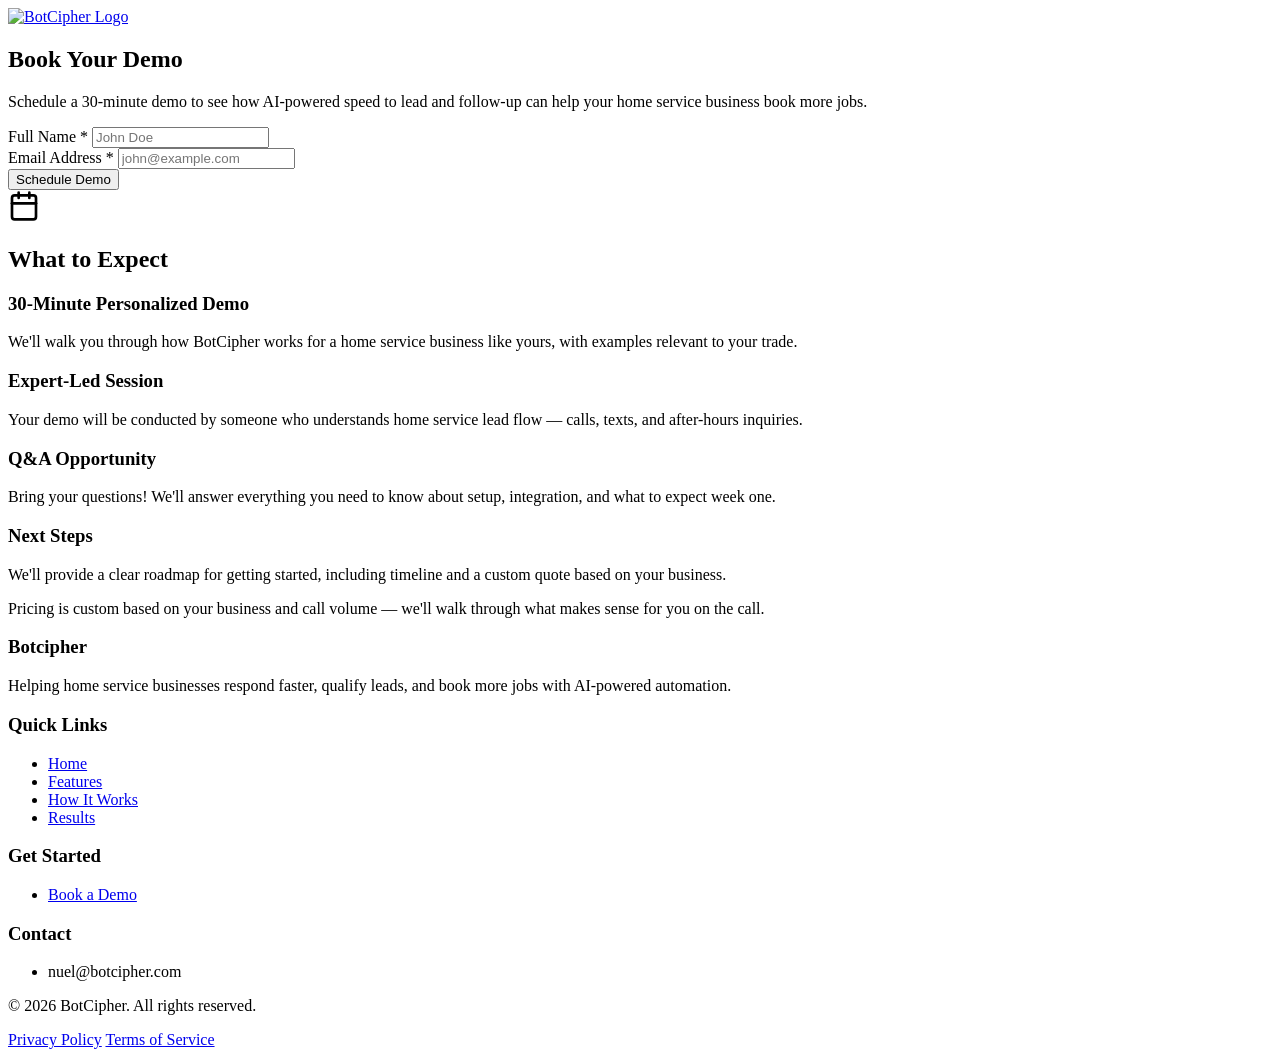
==== demo.html @ e7377e87 "Create demo.html" ====
<!DOCTYPE html>
<html lang="en">
	<head>
		<meta charset="UTF-8" />
		<meta name="viewport" content="width=device-width, initial-scale=1.0" />
		<title>Book a Demo - BotCipher</title>
		<meta
			name="description"
			content="Schedule a demo to see how AI-powered lead response can help your home service business book more jobs"
		/>
		<link rel="stylesheet" href="styles.css" />
		<link rel="preconnect" href="https://fonts.googleapis.com" />
		<link rel="preconnect" href="https://fonts.gstatic.com" crossorigin />
		<link
			href="https://fonts.googleapis.com/css2?family=Outfit:wght@400;500;600;700&display=swap"
			rel="stylesheet"
		/>
		<link rel="icon" href="images/favicon.ico" type="image/x-icon" />
	</head>
	<body>
		<!-- Header -->
		<header class="header">
			<div class="container">
				<a href="index.html" class="logo">
					<img
						src="2025042910495769.png"
						alt="BotCipher Logo"
						width="180"
						height="40"
					/>
				</a>
			</div>
		</header>

		<!-- Demo Section -->
		<section class="demo-section">
			<div class="container">
				<h1 class="section-title">Book Your Demo</h1>
				<p class="section-subtitle">
					Schedule a 30-minute demo to see how AI-powered speed to lead and
					follow-up can help your home service business book more jobs.
				</p>

				<div class="demo-content">
					<!-- Demo Form -->
					<div class="demo-form">
						<form id="demoForm" method="POST">
							<div class="form-group">
								<label for="name"
									>Full Name <span class="required">*</span></label
								>
								<input
									type="text"
									id="name"
									name="name"
									placeholder="John Doe"
									required
								/>
							</div>

							<div class="form-group">
								<label for="email"
									>Email Address <span class="required">*</span></label
								>
								<input
									type="email"
									id="email"
									name="email"
									placeholder="john@example.com"
									required
								/>
							</div>

							<!-- <div class="form-group">
								<label for="phone"
									>Phone Number <span class="required">*</span></label
								>
								<input
									type="tel"
									id="phone"
									name="phone"
									placeholder="(555) 123-4567"
									required
								/>
							</div>

							<div class="form-group">
								<label for="company"
									>Company Name <span class="required">*</span></label
								>
								<input
									type="text"
									id="company"
									name="company"
									placeholder="Your Company Inc."
									required
								/>
							</div>

							<div class="form-row">
								<div class="form-group">
									<label for="date"
										>Preferred Date <span class="required">*</span></label
									>
									<select id="date" name="date" required>
										<option value="">Select date</option>
										<option value="2025-05-01">May 1, 2025</option>
										<option value="2025-05-02">May 2, 2025</option>
										<option value="2025-05-03">May 3, 2025</option>
									</select>
								</div>
								<div class="form-group">
									<label for="time"
										>Preferred Time <span class="required">*</span></label
									>
									<select id="time" name="time" required>
										<option value="">Select time</option>
										<option value="09:00">9:00 AM</option>
										<option value="10:00">10:00 AM</option>
										<option value="11:00">11:00 AM</option>
										<option value="13:00">1:00 PM</option>
										<option value="14:00">2:00 PM</option>
										<option value="15:00">3:00 PM</option>
									</select>
								</div>
							</div> -->

							<div id="formMessage" class="form-message"></div>

							<button type="submit" class="button button-primary button-full">
								Schedule Demo
							</button>
						</form>
					</div>

					<!-- What to Expect -->
					<div class="what-to-expect">
						<div class="calendar-icon">
							<svg
								xmlns="http://www.w3.org/2000/svg"
								width="32"
								height="32"
								viewBox="0 0 24 24"
								fill="none"
								stroke="currentColor"
								stroke-width="2"
								stroke-linecap="round"
								stroke-linejoin="round"
							>
								<rect x="3" y="4" width="18" height="18" rx="2" ry="2"></rect>
								<line x1="16" y1="2" x2="16" y2="6"></line>
								<line x1="8" y1="2" x2="8" y2="6"></line>
								<line x1="3" y1="10" x2="21" y2="10"></line>
							</svg>
						</div>
						<h2>What to Expect</h2>

						<div class="expect-items">
							<div class="expect-item">
								<h3>30-Minute Personalized Demo</h3>
								<p>
									We'll walk you through how BotCipher works for a home service
									business like yours, with examples relevant to your trade.
								</p>
							</div>

							<div class="expect-item">
								<h3>Expert-Led Session</h3>
								<p>
									Your demo will be conducted by someone who understands home
									service lead flow — calls, texts, and after-hours inquiries.
								</p>
							</div>

							<div class="expect-item">
								<h3>Q&A Opportunity</h3>
								<p>
									Bring your questions! We'll answer everything you need to know
									about setup, integration, and what to expect week one.
								</p>
							</div>

							<div class="expect-item">
								<h3>Next Steps</h3>
								<p>
									We'll provide a clear roadmap for getting started, including
									timeline and a custom quote based on your business.
								</p>
							</div>
						</div>

						<div class="testimonial-quote">
							<p>
								Pricing is custom based on your business and call volume — we'll
								walk through what makes sense for you on the call.
							</p>
						</div>
					</div>
				</div>
			</div>
		</section>

		<!-- Footer -->
		<footer class="footer">
			<div class="container">
				<div class="footer-grid">
					<!-- Column 1 - Logo and info -->
					<div class="footer-column">
						<div class="footer-logo">
							<h3>Botcipher</h3>
						</div>
						<p>
							Helping home service businesses respond faster, qualify leads,
							and book more jobs with AI-powered automation.
						</p>
					</div>

					<!-- Column 2 - Quick Links -->
					<div class="footer-column">
						<h3>Quick Links</h3>
						<ul>
							<li><a href="index.html">Home</a></li>
							<li><a href="index.html#features">Features</a></li>
							<li><a href="index.html#how-it-works">How It Works</a></li>
							<li><a href="index.html#results">Results</a></li>
						</ul>
					</div>

					<!-- Column 3 - Get Started -->
					<div class="footer-column">
						<h3>Get Started</h3>
						<ul>
							<li><a href="demo.html">Book a Demo</a></li>
						</ul>
					</div>

					<!-- Column 4 - Contact -->
					<div class="footer-column">
						<h3>Contact</h3>
						<ul>
							<li>nuel@botcipher.com</li>
						</ul>
					</div>
				</div>

				<div class="footer-bottom">
					<p>© 2026 BotCipher. All rights reserved.</p>
					<div class="footer-links">
						<a href="#privacy">Privacy Policy</a>
						<a href="#terms">Terms of Service</a>
					</div>
				</div>
			</div>
		</footer>

		<script src="script.js"></script>
	</body>
</html>
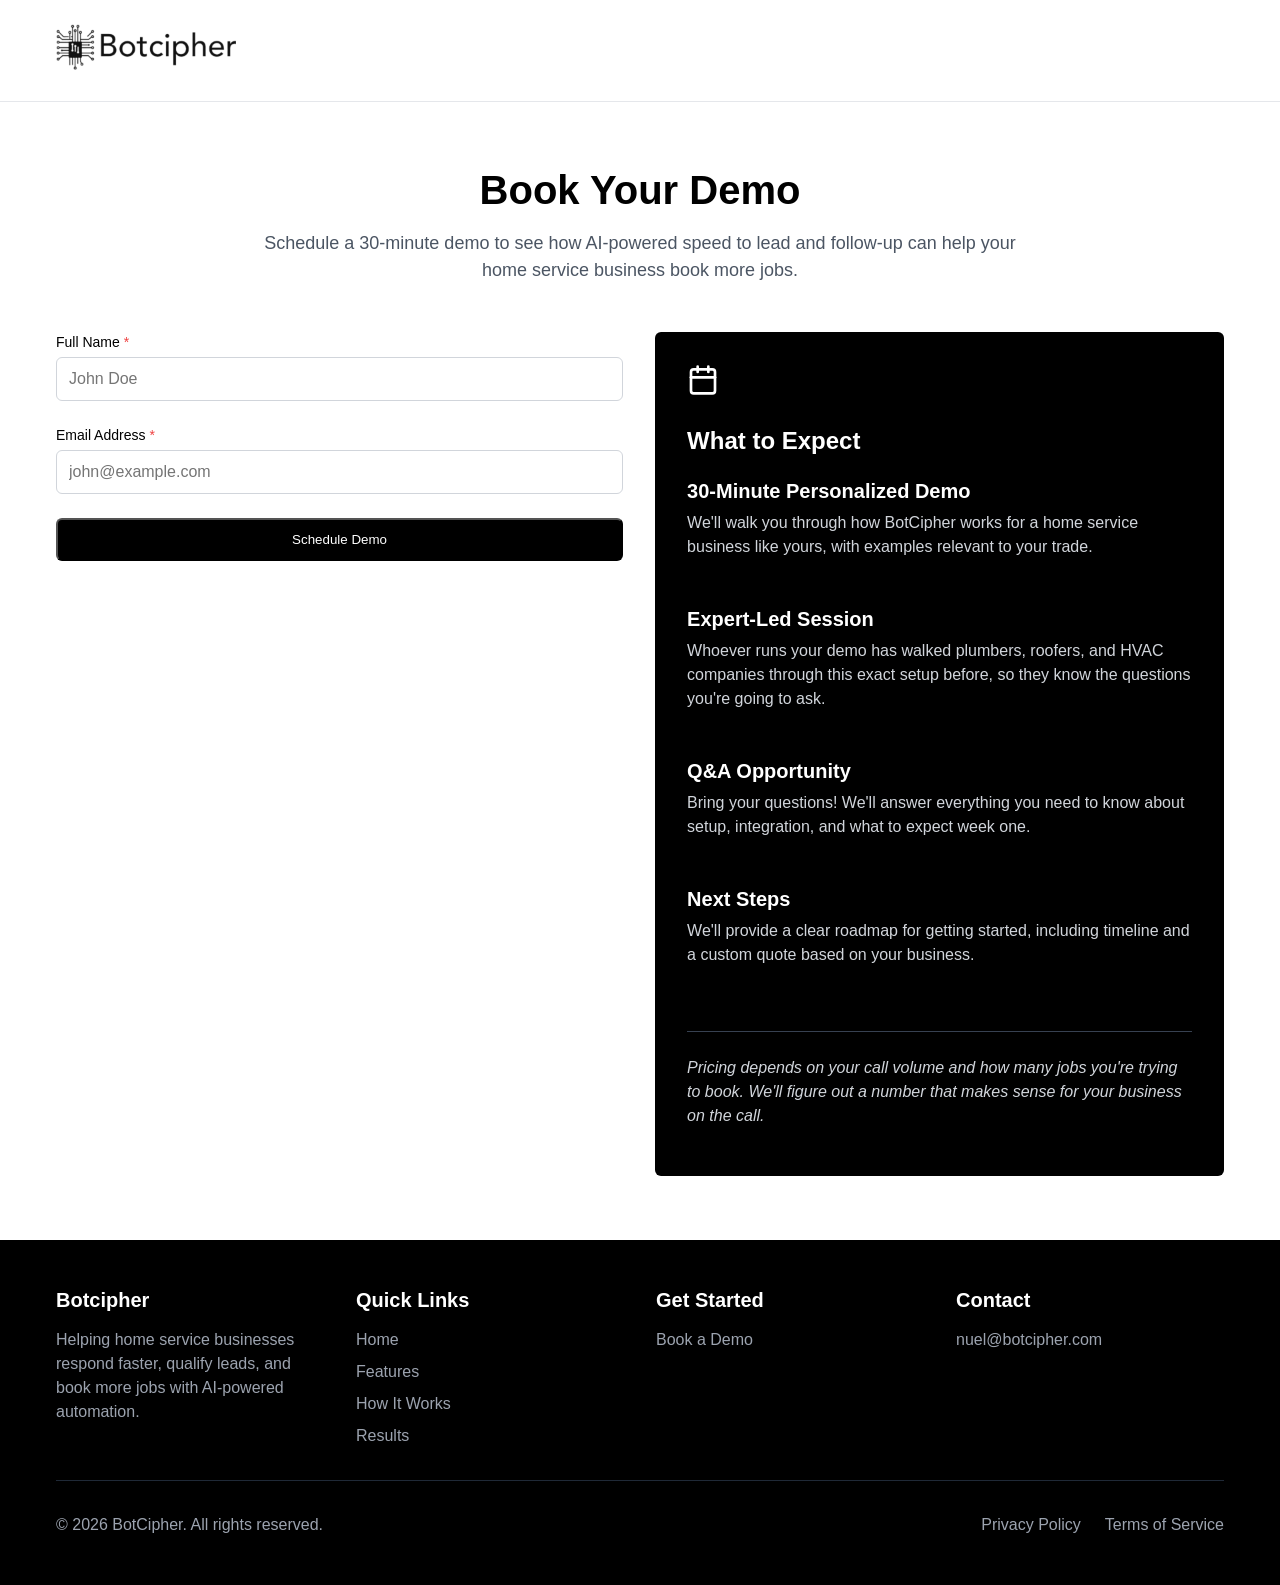
==== commit 0d0163ff: "Update demo.html" ====
--- a/demo.html
+++ b/demo.html
@@ -167,8 +167,9 @@
 							<div class="expect-item">
 								<h3>Expert-Led Session</h3>
 								<p>
-									Your demo will be conducted by someone who understands home
-									service lead flow — calls, texts, and after-hours inquiries.
+									Whoever runs your demo has walked plumbers, roofers, and
+									HVAC companies through this exact setup before, so they know
+									the questions you're going to ask.
 								</p>
 							</div>
 
@@ -191,8 +192,9 @@
 
 						<div class="testimonial-quote">
 							<p>
-								Pricing is custom based on your business and call volume — we'll
-								walk through what makes sense for you on the call.
+								Pricing depends on your call volume and how many jobs you're
+								trying to book. We'll figure out a number that makes sense
+								for your business on the call.
 							</p>
 						</div>
 					</div>
--- a/styles.css
+++ b/styles.css
@@ -0,0 +1,719 @@
+/* Base Styles */
+:root {
+	--color-black: #000000;
+	--color-white: #ffffff;
+	--color-gray-50: #f9fafb;
+	--color-gray-100: #f3f4f6;
+	--color-gray-200: #e5e7eb;
+	--color-gray-300: #d1d5db;
+	--color-gray-400: #9ca3af;
+	--color-gray-500: #6b7280;
+	--color-gray-600: #4b5563;
+	--color-gray-700: #374151;
+	--color-gray-800: #1f2937;
+	--color-gray-900: #111827;
+	--color-red-500: #ef4444;
+	--border-radius: 0.375rem;
+	--shadow-sm: 0 1px 2px 0 rgba(0, 0, 0, 0.05);
+	--shadow: 0 1px 3px 0 rgba(0, 0, 0, 0.1), 0 1px 2px 0 rgba(0, 0, 0, 0.06);
+	--shadow-md: 0 4px 6px -1px rgba(0, 0, 0, 0.1),
+		0 2px 4px -1px rgba(0, 0, 0, 0.06);
+	--shadow-lg: 0 10px 15px -3px rgba(0, 0, 0, 0.1),
+		0 4px 6px -2px rgba(0, 0, 0, 0.05);
+	--shadow-xl: 0 20px 25px -5px rgba(0, 0, 0, 0.1),
+		0 10px 10px -5px rgba(0, 0, 0, 0.04);
+}
+
+* {
+	margin: 0;
+	padding: 0;
+	box-sizing: border-box;
+}
+
+body {
+	font-family: "Outfit", sans-serif;
+	color: black;
+	line-height: 1.5;
+	background-color: var(--color-white);
+}
+
+img {
+	max-width: 100%;
+	height: auto;
+}
+
+a {
+	color: inherit;
+	text-decoration: none;
+}
+
+ul {
+	list-style: none;
+}
+
+.container {
+	/* width: 100%; */
+	max-width: 1200px;
+	margin: 0 auto;
+	padding: 0 1rem;
+}
+.im {
+	width: 20%;
+}
+.bg-light {
+	background-color: var(--color-gray-50);
+}
+
+/* Typography */
+h1,
+h2,
+h3,
+h4,
+h5,
+h6 {
+	font-weight: 700;
+	line-height: 1.2;
+}
+
+h1 {
+	font-size: 3rem;
+	margin-bottom: 1.5rem;
+}
+
+h2 {
+	font-size: 2.5rem;
+	margin-bottom: 1rem;
+}
+
+h3 {
+	font-size: 1.25rem;
+	margin-bottom: 0.75rem;
+}
+
+p {
+	margin-bottom: 1rem;
+}
+
+.section-title {
+	font-size: 2.5rem;
+	text-align: center;
+	margin-bottom: 1rem;
+}
+
+.section-subtitle {
+	font-size: 1.125rem;
+	text-align: center;
+	color: var(--color-gray-600);
+	max-width: 48rem;
+	margin: 0 auto 3rem;
+}
+
+/* Buttons */
+.button {
+	display: inline-flex;
+	align-items: center;
+	justify-content: center;
+	padding: 0.75rem 1.5rem;
+	border-radius: var(--border-radius);
+	font-weight: 500;
+	transition: all 0.2s ease;
+	cursor: pointer;
+}
+
+.button-primary {
+	background-color: var(--color-black);
+	color: var(--color-white);
+}
+
+.button-primary:hover {
+	background-color: var(--color-gray-800);
+}
+
+.button-secondary {
+	border: 1px solid var(--color-gray-300);
+	color: var(--color-black);
+}
+
+.button-secondary:hover {
+	background-color: var(--color-gray-50);
+}
+
+.button-white {
+	background-color: var(--color-white);
+	color: var(--color-black);
+}
+
+.button-white:hover {
+	background-color: var(--color-gray-100);
+}
+
+.button-full {
+	width: 100%;
+}
+
+.icon {
+	margin-left: 0.5rem;
+}
+
+.button-group {
+	display: flex;
+	flex-direction: column;
+	gap: 1rem;
+}
+
+@media (min-width: 640px) {
+	.button-group {
+		flex-direction: row;
+	}
+}
+
+/* Header */
+.header {
+	border-bottom: 1px solid var(--color-gray-200);
+	padding: 1.5rem 0;
+	background-color: white;
+}
+
+.logo {
+	display: inline-block;
+}
+
+/* .logo img {
+	height: 2.5rem;
+	width: auto;
+} */
+
+/* Hero Section */
+.hero {
+	padding: 4rem 0 6rem;
+}
+
+.hero-content {
+	display: flex;
+	flex-direction: column;
+	gap: 3rem;
+}
+
+.hero-text {
+	max-width: 36rem;
+}
+
+.hero-text h1 {
+	font-size: 3rem;
+	line-height: 1.1;
+	margin-bottom: 1.5rem;
+}
+
+.hero-text p {
+	font-size: 1.125rem;
+	color: var(--color-gray-600);
+	margin-bottom: 2rem;
+}
+
+.hero-image {
+	position: relative;
+}
+
+.device-mockup {
+	background-color: #0f1729;
+	border-radius: 1.5rem;
+	padding: 2rem;
+	width: 320px;
+	height: 500px;
+	box-shadow: var(--shadow-xl);
+	position: relative;
+	overflow: hidden;
+	margin: 0 auto;
+}
+
+.chatbot-ui {
+	display: flex;
+	flex-direction: column;
+	align-items: center;
+	justify-content: center;
+	height: 100%;
+}
+
+.chatbot-avatar {
+	width: 5rem;
+	height: 5rem;
+	border-radius: 50%;
+	border: 4px solid var(--color-white);
+	margin-bottom: 2rem;
+}
+
+.chatbot-message {
+	width: 6rem;
+	height: 0.75rem;
+	background-color: var(--color-gray-600);
+	border-radius: 9999px;
+	margin-bottom: 1rem;
+}
+
+.chatbot-message:nth-child(3) {
+	width: 8rem;
+}
+
+.chatbot-message:nth-child(4) {
+	width: 7rem;
+}
+
+.chatbot-input {
+	width: 10rem;
+	height: 2.5rem;
+	background-color: var(--color-gray-700);
+	border-radius: 0.5rem;
+	margin-top: 2rem;
+}
+
+.badge {
+	position: absolute;
+	bottom: -1rem;
+	right: -1rem;
+	background-color: var(--color-white);
+	border-radius: 50%;
+	width: 8rem;
+	height: 8rem;
+	display: flex;
+	flex-direction: column;
+	align-items: center;
+	justify-content: center;
+	box-shadow: var(--shadow-lg);
+}
+
+.badge-text {
+	font-size: 1.5rem;
+	font-weight: 700;
+}
+
+.badge-subtext {
+	font-size: 0.875rem;
+	color: var(--color-gray-600);
+}
+
+@media (min-width: 768px) {
+	.hero-content {
+		flex-direction: row;
+		align-items: center;
+		justify-content: space-between;
+	}
+}
+
+/* Features Section */
+.features {
+	padding: 4rem 0;
+}
+
+.features-grid {
+	display: grid;
+	grid-template-columns: 1fr;
+	gap: 1.5rem;
+}
+
+.feature-card {
+	background-color: var(--color-white);
+	padding: 1.5rem;
+	border-radius: var(--border-radius);
+	box-shadow: var(--shadow-sm);
+}
+
+.feature-card.light {
+	background-color: var(--color-gray-50);
+}
+
+.feature-icon {
+	background-color: var(--color-black);
+	color: var(--color-white);
+	width: 3rem;
+	height: 3rem;
+	border-radius: 0.375rem;
+	display: flex;
+	align-items: center;
+	justify-content: center;
+	margin-bottom: 1rem;
+}
+
+.feature-card h3 {
+	font-size: 1.25rem;
+	margin-bottom: 0.75rem;
+}
+
+.feature-card p {
+	color: var(--color-gray-600);
+}
+
+@media (min-width: 768px) {
+	.features-grid {
+		grid-template-columns: repeat(3, 1fr);
+	}
+}
+
+/* How It Works Section */
+.how-it-works {
+	padding: 4rem 0;
+	position: relative;
+	background-color: rgba(0, 0, 0, 0.1);
+}
+
+.steps {
+	display: grid;
+	grid-template-columns: 1fr;
+	gap: 2rem;
+	position: relative;
+}
+
+.steps::before {
+	content: "";
+	position: absolute;
+	top: 3rem;
+	left: 50%;
+	width: 1px;
+	height: calc(100% - 6rem);
+	background-color: var(--color-gray-300);
+	display: none;
+}
+
+.step {
+	display: flex;
+	flex-direction: column;
+	align-items: center;
+	text-align: center;
+	position: relative;
+	z-index: 1;
+}
+
+.step-icon {
+	width: 6rem;
+	height: 6rem;
+	border-radius: 50%;
+	display: flex;
+	align-items: center;
+	justify-content: center;
+	margin-bottom: 1.5rem;
+}
+
+.step-icon.light {
+	background-color: var(--color-gray-100);
+	color: var(--color-black);
+}
+
+.step-icon.dark {
+	background-color: var(--color-black);
+	color: var(--color-white);
+}
+
+.step h3 {
+	font-size: 1.25rem;
+	margin-bottom: 0.75rem;
+}
+
+.step p {
+	color: var(--color-gray-600);
+}
+
+@media (min-width: 768px) {
+	.steps {
+		grid-template-columns: repeat(4, 1fr);
+	}
+
+	.steps::before {
+		top: 3rem;
+		left: 0;
+		width: 100%;
+		height: 1px;
+		display: block;
+	}
+}
+
+/* Testimonials Section */
+.testimonials {
+	padding: 4rem 0;
+}
+
+.testimonials-grid {
+	display: grid;
+	grid-template-columns: 1fr;
+	gap: 1.5rem;
+}
+
+.testimonial-card {
+	border: 1px solid var(--color-gray-200);
+	border-radius: var(--border-radius);
+	padding: 1.5rem;
+}
+
+.stars {
+	display: flex;
+	margin-bottom: 1rem;
+}
+
+.star {
+	width: 1.25rem;
+	height: 1.25rem;
+	fill: currentColor;
+	color: var(--color-black);
+}
+
+.testimonial-text {
+	color: var(--color-gray-600);
+	margin-bottom: 1.5rem;
+}
+
+.testimonial-author {
+	display: flex;
+	align-items: center;
+}
+
+.author-avatar {
+	width: 2.5rem;
+	height: 2.5rem;
+	border-radius: 50%;
+	background-color: var(--color-black);
+	color: var(--color-white);
+	display: flex;
+	align-items: center;
+	justify-content: center;
+	font-weight: 700;
+	margin-right: 0.75rem;
+}
+
+.author-name {
+	font-weight: 600;
+	margin-bottom: 0.25rem;
+}
+
+.author-title {
+	font-size: 0.875rem;
+	color: var(--color-gray-500);
+}
+
+@media (min-width: 768px) {
+	.testimonials-grid {
+		grid-template-columns: repeat(2, 1fr);
+	}
+}
+
+@media (min-width: 1024px) {
+	.testimonials-grid {
+		grid-template-columns: repeat(4, 1fr);
+	}
+}
+
+/* CTA Section */
+.cta {
+	padding: 4rem 0;
+	background-color: var(--color-black);
+	color: var(--color-white);
+	text-align: center;
+}
+
+.cta h2 {
+	font-size: 2.5rem;
+	margin-bottom: 1rem;
+}
+
+.cta p {
+	font-size: 1.25rem;
+	color: var(--color-gray-300);
+	max-width: 48rem;
+	margin: 0 auto 2rem;
+}
+
+/* Footer */
+.footer {
+	padding: 3rem 0;
+	background-color: var(--color-black);
+	color: var(--color-white);
+}
+
+.footer-grid {
+	display: grid;
+	grid-template-columns: 1fr;
+	gap: 2rem;
+}
+
+.footer-column h3 {
+	font-size: 1.25rem;
+	margin-bottom: 1rem;
+}
+
+.footer-column p,
+.footer-column li {
+	color: var(--color-gray-400);
+}
+
+.footer-column ul {
+	display: flex;
+	flex-direction: column;
+	gap: 0.5rem;
+}
+
+.footer-column a:hover {
+	color: var(--color-white);
+}
+
+.footer-logo {
+	margin-bottom: 1rem;
+}
+
+.footer-logo img {
+	height: 2.5rem;
+	width: auto;
+}
+
+.inverted {
+	filter: invert(1);
+}
+
+.footer-bottom {
+	margin-top: 2rem;
+	padding-top: 2rem;
+	border-top: 1px solid var(--color-gray-800);
+	display: flex;
+	flex-direction: column;
+	align-items: center;
+}
+
+.footer-bottom p {
+	color: var(--color-gray-400);
+	margin-bottom: 1rem;
+}
+
+.footer-links {
+	display: flex;
+	gap: 1.5rem;
+}
+
+.footer-links a {
+	color: var(--color-gray-400);
+}
+
+.footer-links a:hover {
+	color: var(--color-white);
+}
+
+@media (min-width: 768px) {
+	.footer-grid {
+		grid-template-columns: repeat(4, 1fr);
+	}
+
+	.footer-bottom {
+		flex-direction: row;
+		justify-content: space-between;
+	}
+
+	.footer-bottom p {
+		margin-bottom: 0;
+	}
+}
+
+/* Demo Page Styles */
+.demo-section {
+	padding: 4rem 0;
+}
+
+.demo-content {
+	display: flex;
+	flex-direction: column;
+	gap: 2rem;
+	/* max-width: 72rem; */
+	margin: 0 auto;
+}
+
+.demo-form {
+	width: 100%;
+}
+
+.form-group {
+	margin-bottom: 1.5rem;
+}
+
+.form-group label {
+	display: block;
+	font-size: 0.875rem;
+	font-weight: 500;
+	margin-bottom: 0.25rem;
+}
+
+.form-group input,
+.form-group select {
+	width: 100%;
+	padding: 0.75rem;
+	border: 1px solid var(--color-gray-300);
+	border-radius: var(--border-radius);
+	font-family: inherit;
+	font-size: 1rem;
+}
+
+.form-group input:focus,
+.form-group select:focus {
+	outline: none;
+	border-color: var(--color-black);
+}
+
+.form-row {
+	display: grid;
+	grid-template-columns: 1fr 1fr;
+	gap: 1rem;
+}
+
+.required {
+	color: var(--color-red-500);
+}
+
+.what-to-expect {
+	background-color: var(--color-black);
+	color: var(--color-white);
+	padding: 2rem;
+	border-radius: var(--border-radius);
+}
+
+.calendar-icon {
+	margin-bottom: 1.5rem;
+}
+
+.what-to-expect h2 {
+	font-size: 1.5rem;
+	margin-bottom: 1.5rem;
+}
+
+.expect-items {
+	display: flex;
+	flex-direction: column;
+	gap: 2rem;
+}
+
+.expect-item h3 {
+	font-size: 1.25rem;
+	margin-bottom: 0.5rem;
+}
+
+.expect-item p {
+	color: var(--color-gray-300);
+}
+
+.testimonial-quote {
+	margin-top: 3rem;
+	padding-top: 1.5rem;
+	border-top: 1px solid var(--color-gray-700);
+}
+
+.testimonial-quote p {
+	font-style: italic;
+	color: var(--color-gray-300);
+}
+
+.quote-author {
+	margin-top: 0.5rem;
+}
+
+@media (min-width: 768px) {
+	.demo-content {
+		flex-direction: row;
+	}
+
+	.demo-form,
+	.what-to-expect {
+		width: 50%;
+	}
+}
